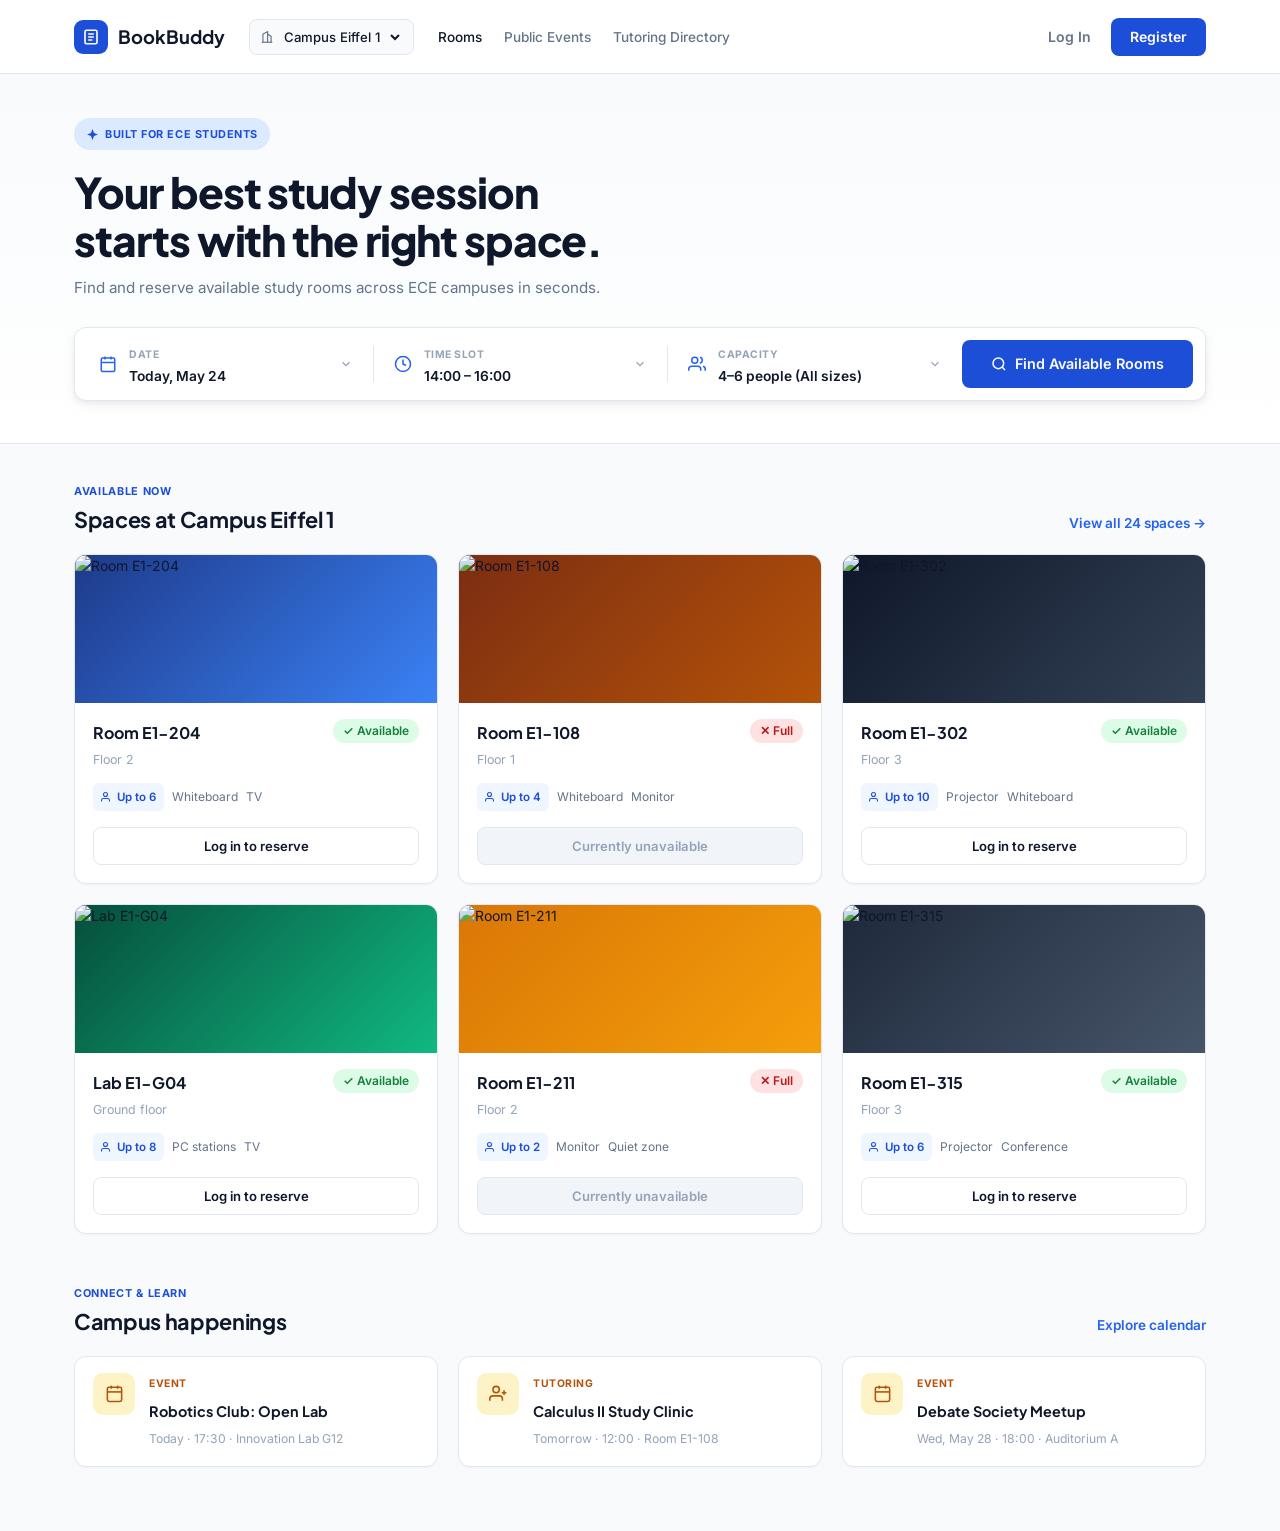
==== index.html @ cd7e08c1 "first commit. feat: setup project foundation, design system, and guest/auth pages" ====
<!DOCTYPE html>
<html lang="en">
<head>
  <meta charset="UTF-8" />
  <meta name="viewport" content="width=device-width, initial-scale=1.0" />
  <title>BookBuddy — ECE Paris Study Room Discovery</title>
  <link rel="stylesheet" href="assets/css/global.css" />
  <link rel="stylesheet" href="assets/css/landing.css" />
</head>
<body>

  <!-- Public Guest Header -->
  <header class="public-header">
    <div class="public-container header-inner">
      <div class="header-left">
        <a href="index.html" class="brand-logo">
          <span class="brand-logo-icon">
            <svg width="18" height="18" viewBox="0 0 24 24" fill="none" stroke="currentColor" stroke-width="2.2" stroke-linecap="round" stroke-linejoin="round">
              <rect x="4" y="3" width="16" height="18" rx="2"/>
              <line x1="9" y1="8" x2="15" y2="8"/>
              <line x1="9" y1="12" x2="15" y2="12"/>
              <line x1="9" y1="16" x2="13" y2="16"/>
            </svg>
          </span>
          <span>BookBuddy</span>
        </a>

        <!-- Campus Selector Pill -->
        <div class="campus-pill-wrapper">
          <svg class="campus-pill-icon" width="14" height="14" viewBox="0 0 24 24" fill="none" stroke="currentColor" stroke-width="2">
            <path d="M3 21h18"/><path d="M5 21V7l8-4v18"/><path d="M19 21V11l-6-4"/>
          </svg>
          <select id="header-campus-select" class="campus-pill-select" aria-label="Select Campus">
            <option value="Campus Eiffel 1">Campus Eiffel 1</option>
            <option value="Campus Eiffel 2">Campus Eiffel 2</option>
            <option value="Campus Eiffel 3">Campus Eiffel 3</option>
          </select>
        </div>

        <nav class="public-nav" aria-label="Public navigation">
          <a href="#spaces-section" class="public-nav-link active">Rooms</a>
          <a href="#happenings-section" class="public-nav-link">Public Events</a>
          <a href="#happenings-section" class="public-nav-link">Tutoring Directory</a>
        </nav>
      </div>

      <div class="header-right">
        <a href="auth.html?mode=login" class="login-link">Log In</a>
        <a href="auth.html?mode=register" class="btn btn-primary btn-register">Register</a>
      </div>
    </div>
  </header>

  <!-- Hero Section -->
  <section class="hero-section">
    <div class="public-container">
      <div class="hero-badge">
        <svg width="13" height="13" viewBox="0 0 24 24" fill="currentColor">
          <path d="M12 2L14.8 9.2L22 12L14.8 14.8L12 22L9.2 14.8L2 12L9.2 9.2L12 2Z"/>
        </svg>
        <span>BUILT FOR ECE STUDENTS</span>
      </div>

      <h1 class="hero-title">
        Your best study session<br />
        starts with the right space.
      </h1>

      <p class="hero-subtitle">
        Find and reserve available study rooms across ECE campuses in seconds.
      </p>

      <!-- Hero Search & Filter Bar -->
      <form id="hero-search-form" class="hero-search-bar">
        <div class="search-field">
          <span class="search-field-icon">
            <svg width="18" height="18" viewBox="0 0 24 24" fill="none" stroke="currentColor" stroke-width="2">
              <rect x="3" y="4" width="18" height="18" rx="2"/><line x1="16" y1="2" x2="16" y2="6"/><line x1="8" y1="2" x2="8" y2="6"/><line x1="3" y1="10" x2="21" y2="10"/>
            </svg>
          </span>
          <div class="search-field-content">
            <label for="filter-date" class="search-field-label">DATE</label>
            <select id="filter-date" class="search-field-select">
              <option value="today">Today, May 24</option>
              <option value="tomorrow">Sun, May 25</option>
              <option value="monday">Mon, May 26</option>
              <option value="tuesday">Tue, May 27</option>
            </select>
          </div>
          <svg class="field-chevron" width="14" height="14" viewBox="0 0 24 24" fill="none" stroke="currentColor" stroke-width="2"><polyline points="6 9 12 15 18 9"/></svg>
        </div>

        <div class="search-divider"></div>

        <div class="search-field">
          <span class="search-field-icon">
            <svg width="18" height="18" viewBox="0 0 24 24" fill="none" stroke="currentColor" stroke-width="2">
              <circle cx="12" cy="12" r="10"/><polyline points="12 6 12 12 16 14"/>
            </svg>
          </span>
          <div class="search-field-content">
            <label for="filter-timeslot" class="search-field-label">TIME SLOT</label>
            <select id="filter-timeslot" class="search-field-select">
              <option value="14:00-16:00">14:00 – 16:00</option>
              <option value="10:00-12:00">10:00 – 12:00</option>
              <option value="12:00-14:00">12:00 – 14:00</option>
              <option value="16:00-18:00">16:00 – 18:00</option>
            </select>
          </div>
          <svg class="field-chevron" width="14" height="14" viewBox="0 0 24 24" fill="none" stroke="currentColor" stroke-width="2"><polyline points="6 9 12 15 18 9"/></svg>
        </div>

        <div class="search-divider"></div>

        <div class="search-field">
          <span class="search-field-icon">
            <svg width="18" height="18" viewBox="0 0 24 24" fill="none" stroke="currentColor" stroke-width="2">
              <path d="M17 21v-2a4 4 0 0 0-4-4H5a4 4 0 0 0-4 4v2"/><circle cx="9" cy="7" r="4"/><path d="M23 21v-2a4 4 0 0 0-3-3.87"/><path d="M16 3.13a4 4 0 0 1 0 7.75"/>
            </svg>
          </span>
          <div class="search-field-content">
            <label for="filter-capacity" class="search-field-label">CAPACITY</label>
            <select id="filter-capacity" class="search-field-select">
              <option value="all">4–6 people (All sizes)</option>
              <option value="2">1–2 people (Quiet)</option>
              <option value="6">4–6 people (Group)</option>
              <option value="8">8+ people (Lab / Conf)</option>
            </select>
          </div>
          <svg class="field-chevron" width="14" height="14" viewBox="0 0 24 24" fill="none" stroke="currentColor" stroke-width="2"><polyline points="6 9 12 15 18 9"/></svg>
        </div>

        <button type="submit" class="btn btn-primary hero-submit-btn">
          <svg width="16" height="16" viewBox="0 0 24 24" fill="none" stroke="currentColor" stroke-width="2.2">
            <circle cx="11" cy="11" r="8"/><line x1="21" y1="21" x2="16.65" y2="16.65"/>
          </svg>
          <span>Find Available Rooms</span>
        </button>
      </form>
    </div>
  </section>

  <!-- Main Discovery Content -->
  <main class="public-main">
    <div class="public-container">

      <!-- Available Spaces Section -->
      <section id="spaces-section" class="discovery-section">
        <div class="section-header">
          <div>
            <span class="section-eyebrow">AVAILABLE NOW</span>
            <h2 id="campus-heading" class="section-title">Spaces at Campus Eiffel 1</h2>
          </div>
          <a href="auth.html?mode=login" class="section-link">View all 24 spaces →</a>
        </div>

        <!-- Dynamic Room Grid rendered by landing.js -->
        <div id="landing-rooms-grid" class="grid-3"></div>
      </section>

      <!-- Campus Happenings Section -->
      <section id="happenings-section" class="happenings-section">
        <div class="section-header">
          <div>
            <span class="section-eyebrow">CONNECT &amp; LEARN</span>
            <h2 class="section-title">Campus happenings</h2>
          </div>
          <a href="auth.html?mode=login" class="section-link">Explore calendar</a>
        </div>

        <!-- Dynamic Events Grid rendered by landing.js -->
        <div id="landing-events-grid" class="grid-3"></div>
      </section>

    </div>
  </main>

  <script src="assets/js/layout.js"></script>
  <script src="assets/js/landing.js"></script>
</body>
</html>
---- assets/css/global.css ----
/* ==========================================================================
   BookBuddy Global Stylesheet & Core Component Library
   ========================================================================== */

@import url('https://fonts.googleapis.com/css2?family=Inter:wght@400;500;600;700&family=Plus+Jakarta+Sans:wght@600;700;800&display=swap');
@import url('variables.css');

/* 1. CSS Reset & Base Setup */
*, *::before, *::after {
  box-sizing: border-box;
  margin: 0;
  padding: 0;
}

html {
  font-size: 16px;
  scroll-behavior: smooth;
  -webkit-font-smoothing: antialiased;
}

body {
  font-family: var(--font-sans);
  font-size: var(--text-body-size);
  line-height: var(--text-body-lh);
  color: var(--color-text-primary);
  background-color: var(--color-bg-canvas);
  min-height: 100vh;
}

a {
  color: inherit;
  text-decoration: none;
  transition: color var(--transition-fast);
}

ul, ol {
  list-style: none;
}

img {
  max-width: 100%;
  display: block;
}

button, input, select, textarea {
  font-family: inherit;
  font-size: inherit;
  color: inherit;
}

/* 2. Typography Hierarchy (Style Guide Section 02) */
h1, .text-display {
  font-family: var(--font-brand);
  font-size: var(--text-display-size);
  line-height: var(--text-display-lh);
  font-weight: 700;
  letter-spacing: -0.02em;
  color: var(--color-text-primary);
}

h2, .text-h2 {
  font-family: var(--font-brand);
  font-size: var(--text-h2-size);
  line-height: var(--text-h2-lh);
  font-weight: 600;
  letter-spacing: -0.015em;
  color: var(--color-text-primary);
}

h3, .text-h3 {
  font-family: var(--font-brand);
  font-size: var(--text-h3-size);
  line-height: var(--text-h3-lh);
  font-weight: 500;
  color: var(--color-text-primary);
}

.text-body {
  font-size: var(--text-body-size);
  line-height: var(--text-body-lh);
  font-weight: 400;
}

.text-caption {
  font-size: var(--text-caption-size);
  line-height: var(--text-caption-lh);
  font-weight: 500;
}

.text-secondary { color: var(--color-text-secondary); }
.text-muted { color: var(--color-text-muted); }
.text-accent { color: var(--color-accent); }

/* 3. Status Badges & Filter Chips (Style Guide Section 03) */
.badge {
  display: inline-flex;
  align-items: center;
  gap: 5px;
  padding: 4px 10px;
  border-radius: var(--radius-pill);
  font-size: var(--text-caption-size);
  line-height: var(--text-caption-lh);
  font-weight: 600;
  white-space: nowrap;
  user-select: none;
}

.badge-available {
  background-color: var(--status-available-bg);
  color: var(--status-available-text);
}

.badge-full {
  background-color: var(--status-full-bg);
  color: var(--status-full-text);
}

.badge-event {
  background-color: var(--status-event-bg);
  color: var(--status-event-text);
}

.badge-progress {
  background-color: var(--status-progress-bg);
  color: var(--status-progress-text);
}

/* Interactive Filter Chips */
.chip {
  display: inline-flex;
  align-items: center;
  gap: 6px;
  height: 34px;
  padding: 0 14px;
  border-radius: var(--radius-pill);
  border: 1px solid var(--color-border);
  background-color: var(--color-bg-surface);
  color: var(--color-text-secondary);
  font-size: var(--text-caption-size);
  font-weight: 500;
  cursor: pointer;
  transition: all var(--transition-fast);
}

.chip:hover {
  border-color: var(--color-text-muted);
  color: var(--color-text-primary);
}

.chip.active {
  background-color: var(--color-accent-tint);
  border-color: var(--color-accent);
  color: var(--color-primary);
  font-weight: 600;
}

/* 4. Core Component Library: Buttons & Inputs (Style Guide Section 04) */
.btn {
  display: inline-flex;
  align-items: center;
  justify-content: center;
  gap: 8px;
  height: var(--control-height);
  padding: 0 18px;
  border-radius: var(--radius-md);
  font-size: var(--text-body-size);
  font-weight: 600;
  border: 1px solid transparent;
  cursor: pointer;
  transition: all var(--transition-fast);
  white-space: nowrap;
}

.btn-primary {
  background-color: var(--color-primary);
  color: var(--color-text-inverse);
}

.btn-primary:hover:not(:disabled) {
  background-color: var(--color-primary-hover);
  box-shadow: 0 4px 10px rgba(29, 78, 216, 0.22);
}

.btn-outline {
  background-color: var(--color-bg-surface);
  border-color: var(--color-border);
  color: var(--color-text-primary);
}

.btn-outline:hover:not(:disabled) {
  background-color: var(--color-bg-canvas);
  border-color: var(--color-text-muted);
}

.btn-danger {
  background-color: var(--color-bg-surface);
  border-color: var(--status-full-border);
  color: var(--status-full-text);
}

.btn-danger:hover:not(:disabled) {
  background-color: var(--status-full-bg);
}

.btn-disabled,
.btn:disabled {
  background-color: var(--color-bg-muted);
  border-color: var(--color-border);
  color: var(--color-text-muted);
  cursor: not-allowed;
  box-shadow: none;
}

.btn-block {
  width: 100%;
}

.btn-sm {
  height: 34px;
  padding: 0 12px;
  font-size: var(--text-caption-size);
}

/* Form Controls */
.form-group {
  display: flex;
  flex-direction: column;
  gap: 6px;
}

.form-label {
  font-size: var(--text-caption-size);
  font-weight: 600;
  color: var(--color-text-primary);
}

.input-wrapper {
  position: relative;
  display: flex;
  align-items: center;
}

.input-icon {
  position: absolute;
  left: 12px;
  color: var(--color-text-muted);
  pointer-events: none;
  display: flex;
  align-items: center;
}

.form-input, .form-select {
  width: 100%;
  height: var(--control-height);
  padding: 0 14px;
  border-radius: var(--radius-md);
  border: 1px solid var(--color-border);
  background-color: var(--color-bg-surface);
  color: var(--color-text-primary);
  font-size: var(--text-body-size);
  transition: border-color var(--transition-fast), box-shadow var(--transition-fast);
  outline: none;
}

.input-wrapper .form-input {
  padding-left: 38px;
}

.form-input::placeholder {
  color: var(--color-text-muted);
}

.form-input:focus, .form-select:focus {
  border: 2px solid var(--color-accent);
  padding-left: 13px;
}

.input-wrapper .form-input:focus {
  padding-left: 37px;
}

.form-input.input-error {
  border: 1.5px solid var(--status-full-text);
}

.error-message {
  font-size: var(--text-caption-size);
  color: var(--status-full-text);
  margin-top: 2px;
}

/* 5. Brand Logo Component */
.brand-logo {
  display: inline-flex;
  align-items: center;
  gap: 10px;
  font-family: var(--font-brand);
  font-weight: 700;
  font-size: 1.15rem;
  color: var(--color-text-primary);
}

.brand-logo-icon {
  width: 34px;
  height: 34px;
  border-radius: 9px;
  background-color: var(--color-primary);
  color: var(--color-text-inverse);
  display: inline-flex;
  align-items: center;
  justify-content: center;
  flex-shrink: 0;
}

/* 6. Authenticated App Shell (Sidebar + Main Content Area) */
.app-shell {
  display: flex;
  min-height: 100vh;
  background-color: var(--color-bg-canvas);
}

.sidebar {
  width: var(--sidebar-width);
  background-color: var(--color-bg-surface);
  border-right: 1px solid var(--color-border);
  display: flex;
  flex-direction: column;
  justify-content: space-between;
  position: fixed;
  top: 0;
  left: 0;
  bottom: 0;
  z-index: 100;
  padding: 20px 14px;
  transition: transform 0.25s ease;
}

/* Admin Dark Sidebar Theme (Screen 7) */
.sidebar.sidebar-dark {
  background-color: var(--color-text-primary);
  border-right-color: #1E293B;
  color: var(--color-text-inverse);
}

.sidebar.sidebar-dark .brand-logo {
  color: var(--color-text-inverse);
}

.sidebar-top {
  display: flex;
  flex-direction: column;
  gap: 24px;
}

.sidebar-brand-box {
  padding: 0 8px;
}

.admin-badge-box {
  background-color: #1E293B;
  border: 1px solid #334155;
  border-radius: var(--radius-md);
  padding: 10px 12px;
  margin-bottom: 4px;
}

.admin-badge-title {
  font-size: 0.7rem;
  font-weight: 700;
  letter-spacing: 0.06em;
  text-transform: uppercase;
  color: #60A5FA;
  display: flex;
  align-items: center;
  gap: 6px;
}

.admin-badge-sub {
  font-size: 0.75rem;
  color: var(--color-text-muted);
  margin-top: 2px;
}

.sidebar-nav {
  display: flex;
  flex-direction: column;
  gap: 4px;
}

.nav-item {
  display: flex;
  align-items: center;
  justify-content: space-between;
  padding: 10px 12px;
  border-radius: var(--radius-md);
  color: var(--color-text-secondary);
  font-weight: 500;
  font-size: var(--text-body-size);
  transition: all var(--transition-fast);
}

.nav-item-left {
  display: flex;
  align-items: center;
  gap: 10px;
}

.nav-item:hover {
  background-color: var(--color-bg-canvas);
  color: var(--color-text-primary);
}

.nav-item.active {
  background-color: var(--color-accent-tint);
  color: var(--color-primary);
  font-weight: 600;
}

.sidebar-dark .nav-item {
  color: var(--color-text-muted);
}

.sidebar-dark .nav-item:hover {
  background-color: #1E293B;
  color: var(--color-text-inverse);
}

.sidebar-dark .nav-item.active {
  background-color: var(--color-bg-surface);
  color: var(--color-text-primary);
}

.nav-count-pill {
  background-color: #DBEAFE;
  color: var(--color-primary);
  font-size: 0.7rem;
  font-weight: 700;
  padding: 2px 7px;
  border-radius: var(--radius-pill);
}

.sidebar-footer {
  border-top: 1px solid var(--color-border);
  padding-top: 14px;
  display: flex;
  align-items: center;
  justify-content: space-between;
  gap: 8px;
}

.sidebar-dark .sidebar-footer {
  border-top-color: #1E293B;
}

.user-profile-mini {
  display: flex;
  align-items: center;
  gap: 10px;
  overflow: hidden;
}

.avatar-circle {
  width: 36px;
  height: 36px;
  border-radius: 50%;
  background-color: #DBEAFE;
  color: var(--color-primary);
  font-weight: 700;
  font-size: 0.8rem;
  display: inline-flex;
  align-items: center;
  justify-content: center;
  flex-shrink: 0;
}

.user-info-text {
  overflow: hidden;
}

.user-info-name {
  font-size: 0.82rem;
  font-weight: 700;
  white-space: nowrap;
  overflow: hidden;
  text-overflow: ellipsis;
}

.user-info-role {
  font-size: 0.72rem;
  color: var(--color-accent);
  font-weight: 500;
}

.sidebar-dark .user-info-role {
  color: #60A5FA;
}

.logout-btn {
  background: transparent;
  border: none;
  color: var(--color-text-muted);
  cursor: pointer;
  padding: 6px;
  border-radius: var(--radius-sm);
  display: inline-flex;
  align-items: center;
}

.logout-btn:hover {
  color: var(--status-full-text);
  background-color: var(--status-full-bg);
}

/* Main Content Wrapper */
.main-wrapper {
  flex: 1;
  margin-left: var(--sidebar-width);
  display: flex;
  flex-direction: column;
  min-width: 0;
}

/* Top Navbar */
.top-navbar {
  height: var(--navbar-height);
  background-color: var(--color-bg-surface);
  border-bottom: 1px solid var(--color-border);
  padding: 0 28px;
  display: flex;
  align-items: center;
  justify-content: space-between;
  gap: 16px;
  position: sticky;
  top: 0;
  z-index: 80;
}

.navbar-left {
  display: flex;
  align-items: center;
  gap: 14px;
}

.mobile-menu-btn {
  display: none;
  background: none;
  border: 1px solid var(--color-border);
  border-radius: var(--radius-md);
  padding: 8px;
  cursor: pointer;
}

.page-title-group h1 {
  font-size: 1.25rem;
  line-height: 1.5rem;
  font-weight: 700;
}

.page-title-group p {
  font-size: 0.75rem;
  color: var(--color-text-secondary);
}

.navbar-search {
  flex: 1;
  max-width: 400px;
}

.navbar-right {
  display: flex;
  align-items: center;
  gap: 10px;
}

.role-switcher-select {
  height: 36px;
  padding: 0 10px;
  border-radius: var(--radius-md);
  border: 1px dashed var(--color-accent);
  background-color: var(--color-accent-tint);
  color: var(--color-primary);
  font-size: 0.75rem;
  font-weight: 600;
  cursor: pointer;
}

.icon-btn {
  width: 38px;
  height: 38px;
  border-radius: var(--radius-md);
  border: 1px solid var(--color-border);
  background-color: var(--color-bg-surface);
  color: var(--color-text-secondary);
  display: inline-flex;
  align-items: center;
  justify-content: center;
  cursor: pointer;
  position: relative;
}

.icon-btn .notif-dot {
  position: absolute;
  top: 7px;
  right: 8px;
  width: 7px;
  height: 7px;
  background-color: var(--status-full-text);
  border-radius: 50%;
}

.page-content {
  padding: 24px 28px 48px;
  max-width: 1360px;
  width: 100%;
  margin: 0 auto;
}

/* Responsive Utilities & Grid System */
.grid-3 {
  display: grid;
  grid-template-columns: repeat(3, minmax(0, 1fr));
  gap: 20px;
}

.grid-4 {
  display: grid;
  grid-template-columns: repeat(4, minmax(0, 1fr));
  gap: 18px;
}

/* Mobile Sidebar Backdrop */
.sidebar-backdrop {
  display: none;
  position: fixed;
  inset: 0;
  background: rgba(15, 23, 42, 0.45);
  z-index: 90;
}

/* Tablet & Mobile Breakpoints */
@media (max-width: 1024px) {
  .grid-3 {
    grid-template-columns: repeat(2, minmax(0, 1fr));
  }
  .grid-4 {
    grid-template-columns: repeat(2, minmax(0, 1fr));
  }
}

@media (max-width: 768px) {
  .sidebar {
    transform: translateX(-100%);
  }
  .sidebar.open {
    transform: translateX(0);
  }
  .sidebar-backdrop.open {
    display: block;
  }
  .main-wrapper {
    margin-left: 0;
  }
  .mobile-menu-btn {
    display: inline-flex;
  }
  .navbar-search {
    display: none;
  }
  .top-navbar {
    padding: 0 16px;
  }
  .page-content {
    padding: 18px 16px 36px;
  }
  .grid-3, .grid-4 {
    grid-template-columns: 1fr;
  }
}
---- assets/css/landing.css ----
/* ==========================================================================
   Screen 2: Public Landing & Room Discovery Styles
   ========================================================================== */

.public-container {
  max-width: 1180px;
  margin: 0 auto;
  padding: 0 24px;
}

/* 1. Public Top Header */
.public-header {
  height: 74px;
  background-color: var(--color-bg-surface);
  border-bottom: 1px solid var(--color-border);
  position: sticky;
  top: 0;
  z-index: 60;
}

.header-inner {
  height: 100%;
  display: flex;
  align-items: center;
  justify-content: space-between;
  gap: 16px;
}

.header-left {
  display: flex;
  align-items: center;
  gap: 24px;
}

.campus-pill-wrapper {
  position: relative;
  display: inline-flex;
  align-items: center;
  background-color: var(--color-bg-canvas);
  border: 1px solid var(--color-border);
  border-radius: var(--radius-md);
  height: 36px;
  padding: 0 10px;
  gap: 6px;
}

.campus-pill-icon {
  color: var(--color-text-secondary);
  flex-shrink: 0;
}

.campus-pill-select {
  border: none;
  background: transparent;
  font-size: 0.82rem;
  font-weight: 500;
  color: var(--color-text-primary);
  cursor: pointer;
  outline: none;
  padding-right: 4px;
}

.public-nav {
  display: flex;
  align-items: center;
  gap: 22px;
}

.public-nav-link {
  font-size: 0.85rem;
  font-weight: 500;
  color: var(--color-text-secondary);
}

.public-nav-link:hover,
.public-nav-link.active {
  color: var(--color-text-primary);
}

.header-right {
  display: flex;
  align-items: center;
  gap: 20px;
}

.login-link {
  font-size: 0.88rem;
  font-weight: 600;
  color: var(--color-text-secondary);
}

.login-link:hover {
  color: var(--color-primary);
}

.btn-register {
  height: 38px;
  padding: 0 18px;
  border-radius: var(--radius-md);
}

/* 2. Hero Section & Multi-Field Search Bar */
.hero-section {
  background: linear-gradient(180deg, #F8FAFC 0%, #FFFFFF 100%);
  border-bottom: 1px solid var(--color-border);
  padding: 44px 0 42px;
}

.hero-badge {
  display: inline-flex;
  align-items: center;
  gap: 6px;
  background-color: #DBEAFE;
  color: var(--color-primary);
  font-size: 0.68rem;
  font-weight: 700;
  letter-spacing: 0.05em;
  padding: 5px 12px;
  border-radius: var(--radius-pill);
  margin-bottom: 18px;
}

.hero-title {
  font-size: 2.65rem;
  line-height: 1.14;
  font-weight: 800;
  letter-spacing: -0.025em;
  color: var(--color-text-primary);
  max-width: 620px;
  margin-bottom: 12px;
}

.hero-subtitle {
  font-size: 0.95rem;
  color: var(--color-text-secondary);
  margin-bottom: 28px;
}

.hero-search-bar {
  background-color: var(--color-bg-surface);
  border: 1px solid var(--color-border);
  border-radius: var(--radius-lg);
  box-shadow: var(--shadow-md);
  padding: 10px 12px;
  display: flex;
  align-items: center;
  gap: 8px;
}

.search-field {
  flex: 1;
  display: flex;
  align-items: center;
  gap: 12px;
  padding: 6px 12px;
  border-radius: var(--radius-md);
  position: relative;
}

.search-field:hover {
  background-color: var(--color-bg-canvas);
}

.search-field-icon {
  color: var(--color-accent);
  display: flex;
  align-items: center;
  flex-shrink: 0;
}

.search-field-content {
  display: flex;
  flex-direction: column;
  flex: 1;
  min-width: 0;
}

.search-field-label {
  font-size: 0.65rem;
  font-weight: 700;
  letter-spacing: 0.05em;
  color: var(--color-text-muted);
  text-transform: uppercase;
}

.search-field-select {
  border: none;
  background: transparent;
  font-size: 0.86rem;
  font-weight: 600;
  color: var(--color-text-primary);
  outline: none;
  cursor: pointer;
  appearance: none;
  width: 100%;
  padding-top: 2px;
}

.field-chevron {
  color: var(--color-text-muted);
  pointer-events: none;
  flex-shrink: 0;
}

.search-divider {
  width: 1px;
  height: 36px;
  background-color: var(--color-border);
}

.hero-submit-btn {
  height: 48px;
  padding: 0 28px;
  font-size: 0.9rem;
  border-radius: var(--radius-md);
  flex-shrink: 0;
}

/* 3. Main Sections & Headers */
.public-main {
  padding: 36px 0 64px;
}

.discovery-section {
  margin-bottom: 48px;
}

.section-header {
  display: flex;
  align-items: flex-end;
  justify-content: space-between;
  margin-bottom: 20px;
  gap: 12px;
}

.section-eyebrow {
  display: block;
  font-size: 0.68rem;
  font-weight: 700;
  letter-spacing: 0.06em;
  color: var(--color-primary);
  text-transform: uppercase;
  margin-bottom: 4px;
}

.section-title {
  font-size: 1.35rem;
  line-height: 1.75rem;
  font-weight: 700;
}

.section-link {
  font-size: 0.85rem;
  font-weight: 600;
  color: var(--color-accent);
  white-space: nowrap;
}

.section-link:hover {
  text-decoration: underline;
}

/* 4. Guest Room Cards */
.guest-room-card {
  background-color: var(--color-bg-surface);
  border: 1px solid var(--color-border);
  border-radius: var(--radius-lg);
  overflow: hidden;
  box-shadow: var(--shadow-xs);
  display: flex;
  flex-direction: column;
  transition: transform var(--transition-fast), box-shadow var(--transition-fast);
}

.guest-room-card:hover {
  transform: translateY(-2px);
  box-shadow: var(--shadow-md);
}

.room-card-media {
  height: 148px;
  width: 100%;
  background-color: #CBD5E1;
  position: relative;
  overflow: hidden;
}

.room-card-media img {
  width: 100%;
  height: 100%;
  object-fit: cover;
}

.room-card-body {
  padding: 16px 18px 18px;
  display: flex;
  flex-direction: column;
  flex: 1;
}

.room-card-top {
  display: flex;
  align-items: flex-start;
  justify-content: space-between;
  gap: 8px;
  margin-bottom: 2px;
}

.room-card-title {
  font-family: var(--font-brand);
  font-size: 1rem;
  font-weight: 700;
  color: var(--color-text-primary);
}

.room-card-floor {
  font-size: 0.78rem;
  color: var(--color-text-muted);
  margin-bottom: 12px;
}

.room-card-meta {
  display: flex;
  align-items: center;
  flex-wrap: wrap;
  gap: 8px;
  margin-bottom: 16px;
}

.capacity-tag {
  display: inline-flex;
  align-items: center;
  gap: 4px;
  background-color: var(--color-accent-tint);
  color: var(--color-primary);
  font-size: 0.72rem;
  font-weight: 600;
  padding: 3px 8px;
  border-radius: var(--radius-sm);
}

.amenity-text {
  font-size: 0.75rem;
  color: var(--color-text-secondary);
}

.guest-room-card .btn {
  margin-top: auto;
  height: 38px;
  font-size: 0.82rem;
}

/* 5. Campus Happenings Cards */
.event-card {
  background-color: var(--color-bg-surface);
  border: 1px solid var(--color-border);
  border-radius: var(--radius-lg);
  padding: 16px 18px;
  display: flex;
  align-items: flex-start;
  gap: 14px;
  box-shadow: var(--shadow-xs);
  transition: border-color var(--transition-fast);
}

.event-card:hover {
  border-color: #CBD5E1;
}

.event-icon-box {
  width: 42px;
  height: 42px;
  border-radius: 10px;
  background-color: var(--status-event-bg);
  color: var(--status-event-text);
  display: inline-flex;
  align-items: center;
  justify-content: center;
  flex-shrink: 0;
}

.event-type-label {
  font-size: 0.65rem;
  font-weight: 700;
  letter-spacing: 0.05em;
  color: var(--status-event-text);
  text-transform: uppercase;
  margin-bottom: 2px;
}

.event-title {
  font-size: 0.9rem;
  font-weight: 700;
  color: var(--color-text-primary);
  margin-bottom: 3px;
}

.event-schedule {
  font-size: 0.76rem;
  color: var(--color-text-muted);
}

/* 6. Responsive Adjustments (Tablet & Mobile) */
@media (max-width: 960px) {
  .public-nav {
    display: none;
  }
  .hero-search-bar {
    flex-wrap: wrap;
  }
  .search-field {
    flex: 1 1 calc(50% - 12px);
  }
  .search-divider {
    display: none;
  }
  .hero-submit-btn {
    width: 100%;
    margin-top: 4px;
  }
}

@media (max-width: 640px) {
  .public-container {
    padding: 0 16px;
  }
  .campus-pill-wrapper {
    display: none;
  }
  .hero-title {
    font-size: 1.95rem;
  }
  .search-field {
    flex: 1 1 100%;
  }
  .section-header {
    flex-direction: column;
    align-items: flex-start;
  }
}
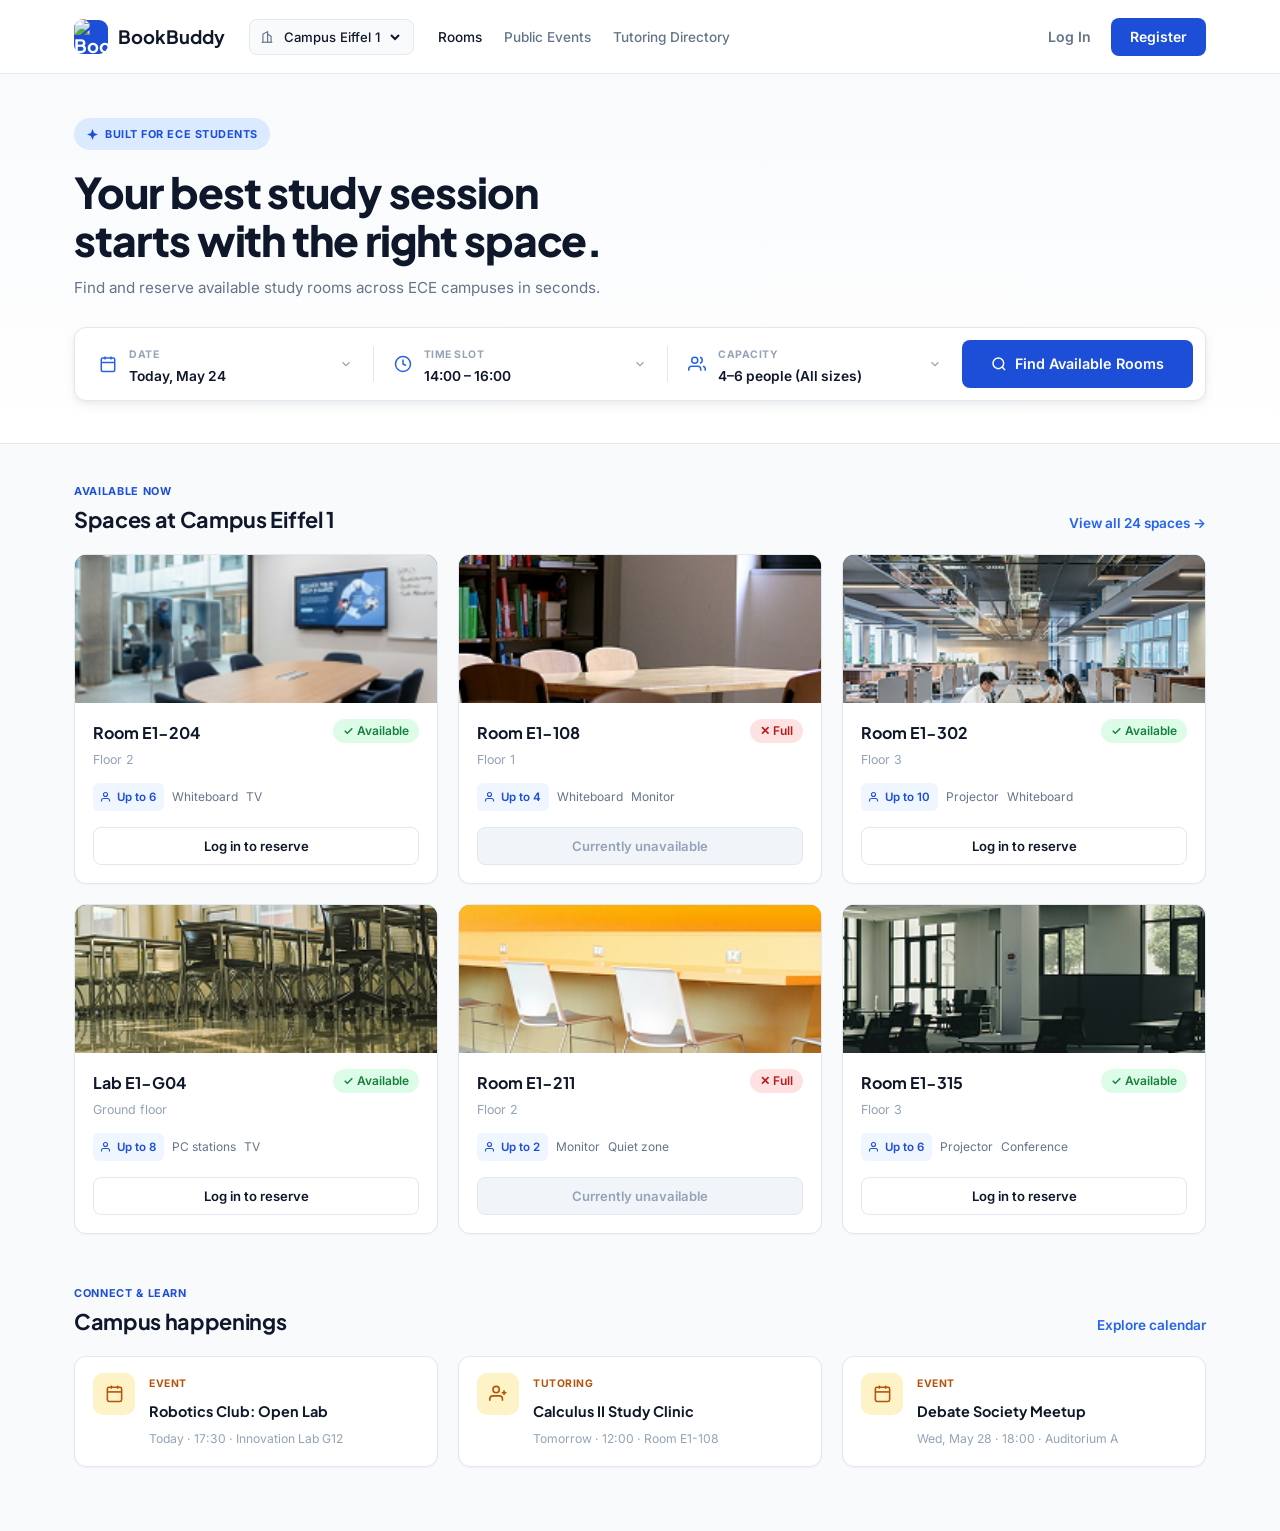
==== commit eee18e04: "chore: replace placeholder assets with local images and clean up code" ====
--- a/index.html
+++ b/index.html
@@ -1,5 +1,6 @@
 <!DOCTYPE html>
 <html lang="en">
+
 <head>
   <meta charset="UTF-8" />
   <meta name="viewport" content="width=device-width, initial-scale=1.0" />
@@ -7,6 +8,7 @@
   <link rel="stylesheet" href="assets/css/global.css" />
   <link rel="stylesheet" href="assets/css/landing.css" />
 </head>
+
 <body>
 
   <!-- Public Guest Header -->
@@ -15,12 +17,7 @@
       <div class="header-left">
         <a href="index.html" class="brand-logo">
           <span class="brand-logo-icon">
-            <svg width="18" height="18" viewBox="0 0 24 24" fill="none" stroke="currentColor" stroke-width="2.2" stroke-linecap="round" stroke-linejoin="round">
-              <rect x="4" y="3" width="16" height="18" rx="2"/>
-              <line x1="9" y1="8" x2="15" y2="8"/>
-              <line x1="9" y1="12" x2="15" y2="12"/>
-              <line x1="9" y1="16" x2="13" y2="16"/>
-            </svg>
+            <img src="assets/images/logo.png" alt="BookBuddy logo" class="brand-logo-img" />
           </span>
           <span>BookBuddy</span>
         </a>
@@ -28,7 +25,9 @@
         <!-- Campus Selector Pill -->
         <div class="campus-pill-wrapper">
           <svg class="campus-pill-icon" width="14" height="14" viewBox="0 0 24 24" fill="none" stroke="currentColor" stroke-width="2">
-            <path d="M3 21h18"/><path d="M5 21V7l8-4v18"/><path d="M19 21V11l-6-4"/>
+            <path d="M3 21h18" />
+            <path d="M5 21V7l8-4v18" />
+            <path d="M19 21V11l-6-4" />
           </svg>
           <select id="header-campus-select" class="campus-pill-select" aria-label="Select Campus">
             <option value="Campus Eiffel 1">Campus Eiffel 1</option>
@@ -56,7 +55,7 @@
     <div class="public-container">
       <div class="hero-badge">
         <svg width="13" height="13" viewBox="0 0 24 24" fill="currentColor">
-          <path d="M12 2L14.8 9.2L22 12L14.8 14.8L12 22L9.2 14.8L2 12L9.2 9.2L12 2Z"/>
+          <path d="M12 2L14.8 9.2L22 12L14.8 14.8L12 22L9.2 14.8L2 12L9.2 9.2L12 2Z" />
         </svg>
         <span>BUILT FOR ECE STUDENTS</span>
       </div>
@@ -75,7 +74,10 @@
         <div class="search-field">
           <span class="search-field-icon">
             <svg width="18" height="18" viewBox="0 0 24 24" fill="none" stroke="currentColor" stroke-width="2">
-              <rect x="3" y="4" width="18" height="18" rx="2"/><line x1="16" y1="2" x2="16" y2="6"/><line x1="8" y1="2" x2="8" y2="6"/><line x1="3" y1="10" x2="21" y2="10"/>
+              <rect x="3" y="4" width="18" height="18" rx="2" />
+              <line x1="16" y1="2" x2="16" y2="6" />
+              <line x1="8" y1="2" x2="8" y2="6" />
+              <line x1="3" y1="10" x2="21" y2="10" />
             </svg>
           </span>
           <div class="search-field-content">
@@ -87,7 +89,9 @@
               <option value="tuesday">Tue, May 27</option>
             </select>
           </div>
-          <svg class="field-chevron" width="14" height="14" viewBox="0 0 24 24" fill="none" stroke="currentColor" stroke-width="2"><polyline points="6 9 12 15 18 9"/></svg>
+          <svg class="field-chevron" width="14" height="14" viewBox="0 0 24 24" fill="none" stroke="currentColor" stroke-width="2">
+            <polyline points="6 9 12 15 18 9" />
+          </svg>
         </div>
 
         <div class="search-divider"></div>
@@ -95,7 +99,8 @@
         <div class="search-field">
           <span class="search-field-icon">
             <svg width="18" height="18" viewBox="0 0 24 24" fill="none" stroke="currentColor" stroke-width="2">
-              <circle cx="12" cy="12" r="10"/><polyline points="12 6 12 12 16 14"/>
+              <circle cx="12" cy="12" r="10" />
+              <polyline points="12 6 12 12 16 14" />
             </svg>
           </span>
           <div class="search-field-content">
@@ -107,7 +112,9 @@
               <option value="16:00-18:00">16:00 – 18:00</option>
             </select>
           </div>
-          <svg class="field-chevron" width="14" height="14" viewBox="0 0 24 24" fill="none" stroke="currentColor" stroke-width="2"><polyline points="6 9 12 15 18 9"/></svg>
+          <svg class="field-chevron" width="14" height="14" viewBox="0 0 24 24" fill="none" stroke="currentColor" stroke-width="2">
+            <polyline points="6 9 12 15 18 9" />
+          </svg>
         </div>
 
         <div class="search-divider"></div>
@@ -115,7 +122,10 @@
         <div class="search-field">
           <span class="search-field-icon">
             <svg width="18" height="18" viewBox="0 0 24 24" fill="none" stroke="currentColor" stroke-width="2">
-              <path d="M17 21v-2a4 4 0 0 0-4-4H5a4 4 0 0 0-4 4v2"/><circle cx="9" cy="7" r="4"/><path d="M23 21v-2a4 4 0 0 0-3-3.87"/><path d="M16 3.13a4 4 0 0 1 0 7.75"/>
+              <path d="M17 21v-2a4 4 0 0 0-4-4H5a4 4 0 0 0-4 4v2" />
+              <circle cx="9" cy="7" r="4" />
+              <path d="M23 21v-2a4 4 0 0 0-3-3.87" />
+              <path d="M16 3.13a4 4 0 0 1 0 7.75" />
             </svg>
           </span>
           <div class="search-field-content">
@@ -127,12 +137,15 @@
               <option value="8">8+ people (Lab / Conf)</option>
             </select>
           </div>
-          <svg class="field-chevron" width="14" height="14" viewBox="0 0 24 24" fill="none" stroke="currentColor" stroke-width="2"><polyline points="6 9 12 15 18 9"/></svg>
+          <svg class="field-chevron" width="14" height="14" viewBox="0 0 24 24" fill="none" stroke="currentColor" stroke-width="2">
+            <polyline points="6 9 12 15 18 9" />
+          </svg>
         </div>
 
         <button type="submit" class="btn btn-primary hero-submit-btn">
           <svg width="16" height="16" viewBox="0 0 24 24" fill="none" stroke="currentColor" stroke-width="2.2">
-            <circle cx="11" cy="11" r="8"/><line x1="21" y1="21" x2="16.65" y2="16.65"/>
+            <circle cx="11" cy="11" r="8" />
+            <line x1="21" y1="21" x2="16.65" y2="16.65" />
           </svg>
           <span>Find Available Rooms</span>
         </button>
@@ -178,4 +191,5 @@
   <script src="assets/js/layout.js"></script>
   <script src="assets/js/landing.js"></script>
 </body>
+
 </html>
--- a/assets/css/global.css
+++ b/assets/css/global.css
@@ -1,12 +1,10 @@
-/* ==========================================================================
-   BookBuddy Global Stylesheet & Core Component Library
-   ========================================================================== */
-
 @import url('https://fonts.googleapis.com/css2?family=Inter:wght@400;500;600;700&family=Plus+Jakarta+Sans:wght@600;700;800&display=swap');
 @import url('variables.css');
 
 /* 1. CSS Reset & Base Setup */
-*, *::before, *::after {
+*,
+*::before,
+*::after {
   box-sizing: border-box;
   margin: 0;
   padding: 0;
@@ -33,7 +31,8 @@
   transition: color var(--transition-fast);
 }
 
-ul, ol {
+ul,
+ol {
   list-style: none;
 }
 
@@ -42,14 +41,18 @@
   display: block;
 }
 
-button, input, select, textarea {
+button,
+input,
+select,
+textarea {
   font-family: inherit;
   font-size: inherit;
   color: inherit;
 }
 
 /* 2. Typography Hierarchy (Style Guide Section 02) */
-h1, .text-display {
+h1,
+.text-display {
   font-family: var(--font-brand);
   font-size: var(--text-display-size);
   line-height: var(--text-display-lh);
@@ -58,7 +61,8 @@
   color: var(--color-text-primary);
 }
 
-h2, .text-h2 {
+h2,
+.text-h2 {
   font-family: var(--font-brand);
   font-size: var(--text-h2-size);
   line-height: var(--text-h2-lh);
@@ -67,7 +71,8 @@
   color: var(--color-text-primary);
 }
 
-h3, .text-h3 {
+h3,
+.text-h3 {
   font-family: var(--font-brand);
   font-size: var(--text-h3-size);
   line-height: var(--text-h3-lh);
@@ -87,9 +92,17 @@
   font-weight: 500;
 }
 
-.text-secondary { color: var(--color-text-secondary); }
-.text-muted { color: var(--color-text-muted); }
-.text-accent { color: var(--color-accent); }
+.text-secondary {
+  color: var(--color-text-secondary);
+}
+
+.text-muted {
+  color: var(--color-text-muted);
+}
+
+.text-accent {
+  color: var(--color-accent);
+}
 
 /* 3. Status Badges & Filter Chips (Style Guide Section 03) */
 .badge {
@@ -249,7 +262,8 @@
   align-items: center;
 }
 
-.form-input, .form-select {
+.form-input,
+.form-select {
   width: 100%;
   height: var(--control-height);
   padding: 0 14px;
@@ -270,7 +284,8 @@
   color: var(--color-text-muted);
 }
 
-.form-input:focus, .form-select:focus {
+.form-input:focus,
+.form-select:focus {
   border: 2px solid var(--color-accent);
   padding-left: 13px;
 }
@@ -309,6 +324,14 @@
   display: inline-flex;
   align-items: center;
   justify-content: center;
+  flex-shrink: 0;
+}
+
+.brand-logo-img {
+  width: 36px;
+  height: 36px;
+  border-radius: 9px;
+  object-fit: contain;
   flex-shrink: 0;
 }
 
@@ -642,6 +665,7 @@
   .grid-3 {
     grid-template-columns: repeat(2, minmax(0, 1fr));
   }
+
   .grid-4 {
     grid-template-columns: repeat(2, minmax(0, 1fr));
   }
@@ -651,28 +675,37 @@
   .sidebar {
     transform: translateX(-100%);
   }
+
   .sidebar.open {
     transform: translateX(0);
   }
+
   .sidebar-backdrop.open {
     display: block;
   }
+
   .main-wrapper {
     margin-left: 0;
   }
+
   .mobile-menu-btn {
     display: inline-flex;
   }
+
   .navbar-search {
     display: none;
   }
+
   .top-navbar {
     padding: 0 16px;
   }
+
   .page-content {
     padding: 18px 16px 36px;
   }
-  .grid-3, .grid-4 {
+
+  .grid-3,
+  .grid-4 {
     grid-template-columns: 1fr;
   }
 }
--- a/assets/css/landing.css
+++ b/assets/css/landing.css
@@ -1,7 +1,3 @@
-/* ==========================================================================
-   Screen 2: Public Landing & Room Discovery Styles
-   ========================================================================== */
-
 .public-container {
   max-width: 1180px;
   margin: 0 auto;
